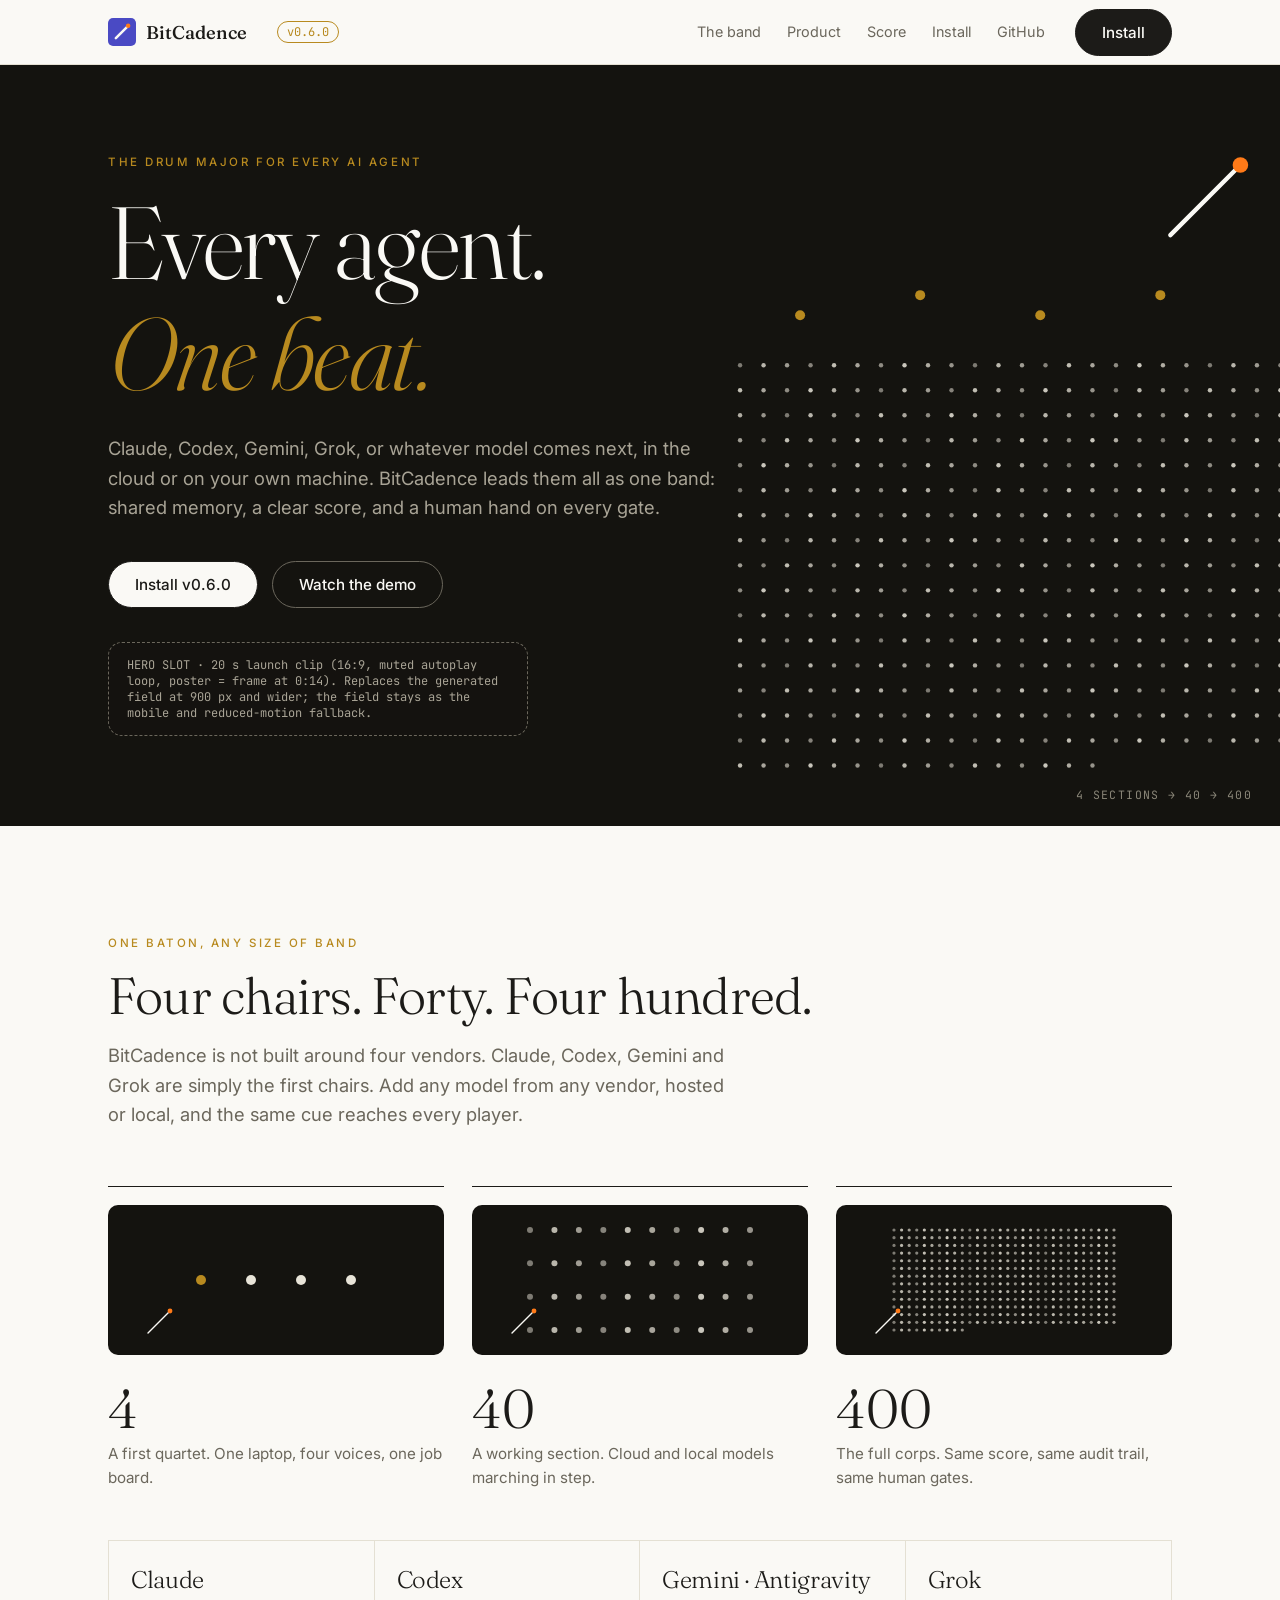
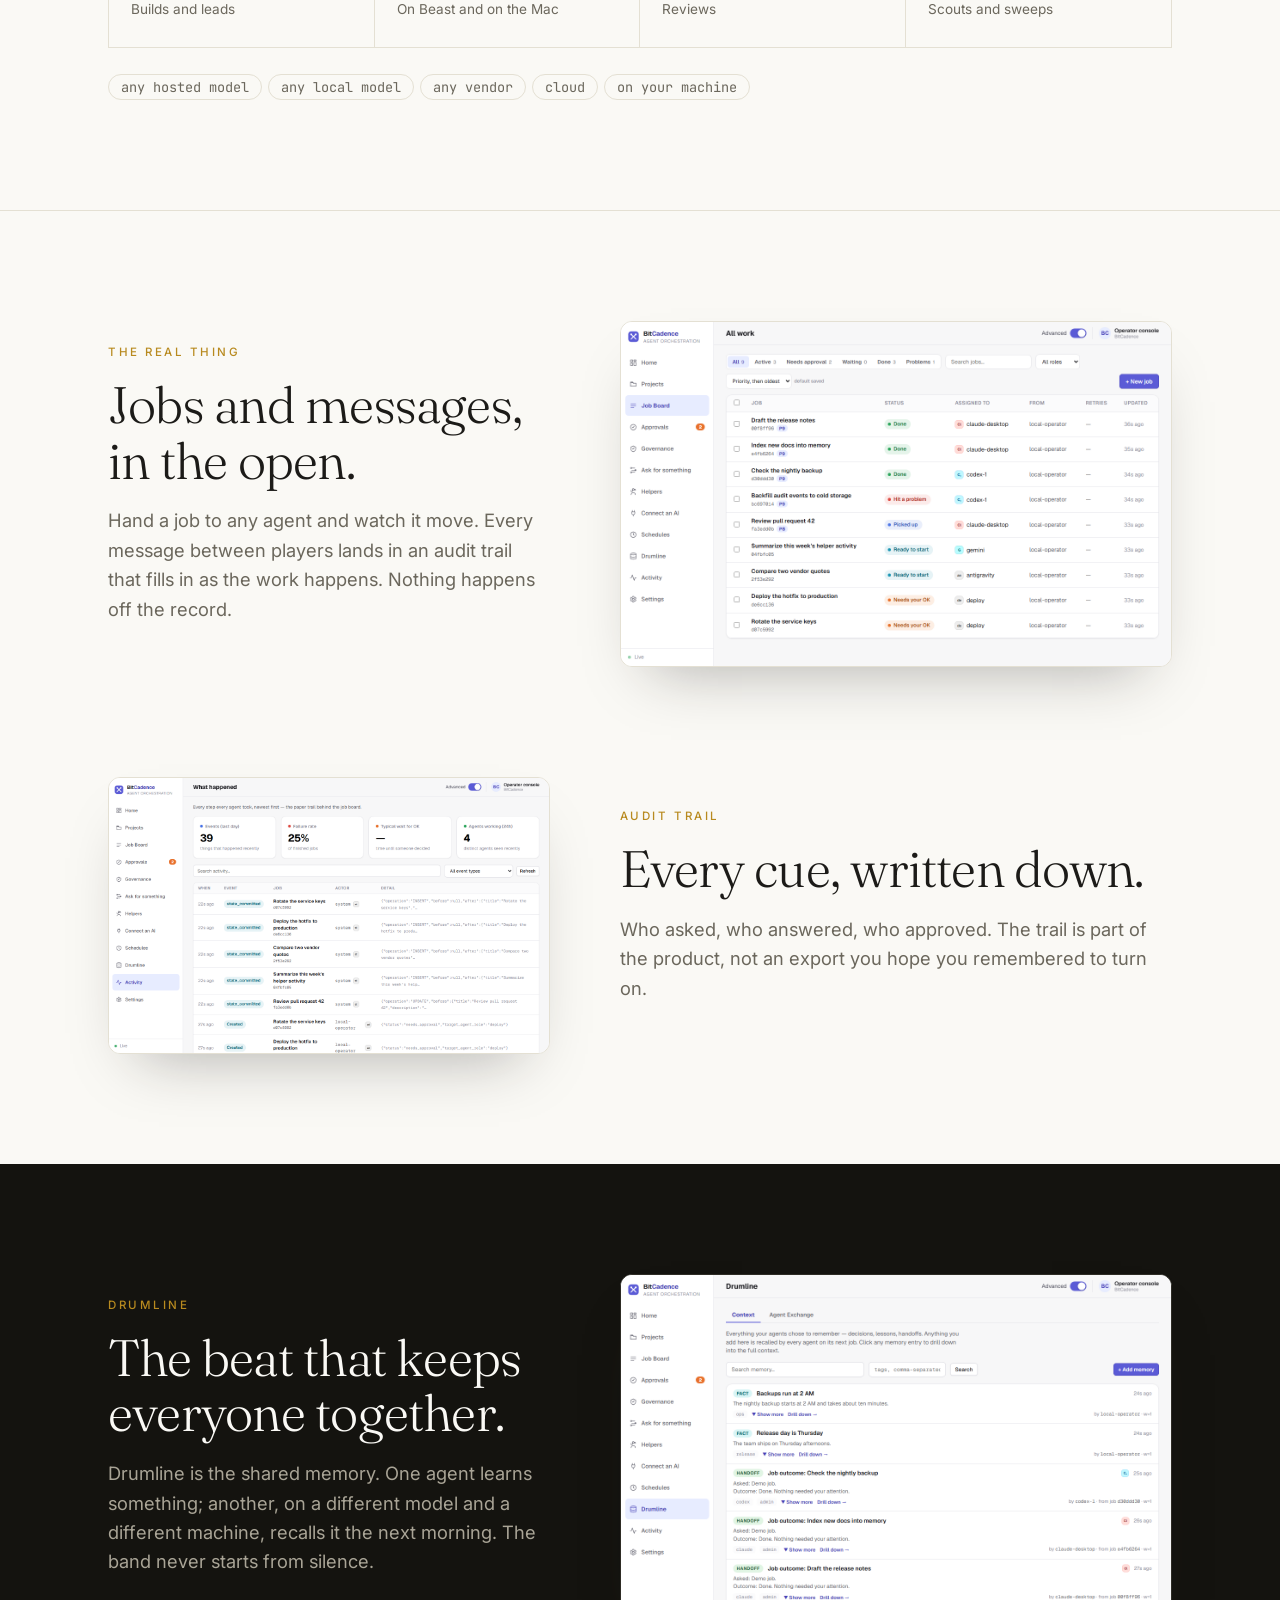
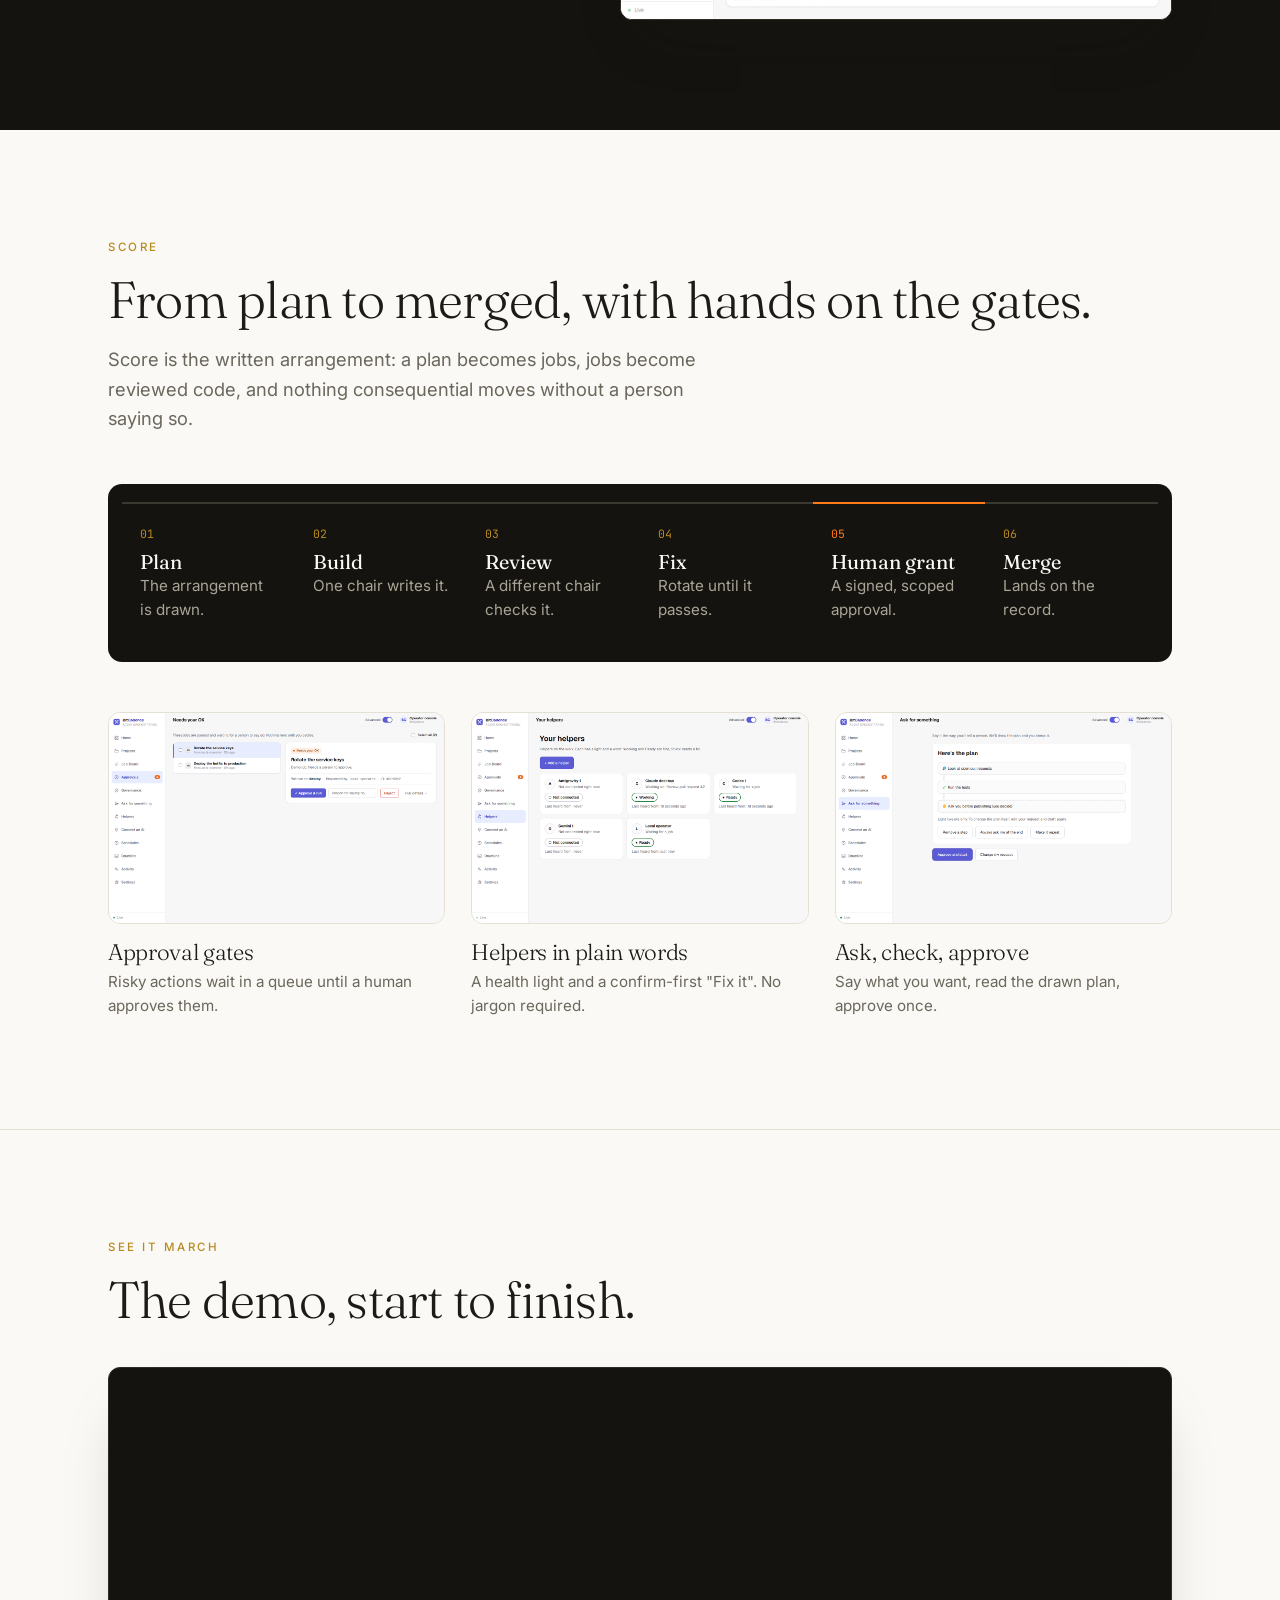
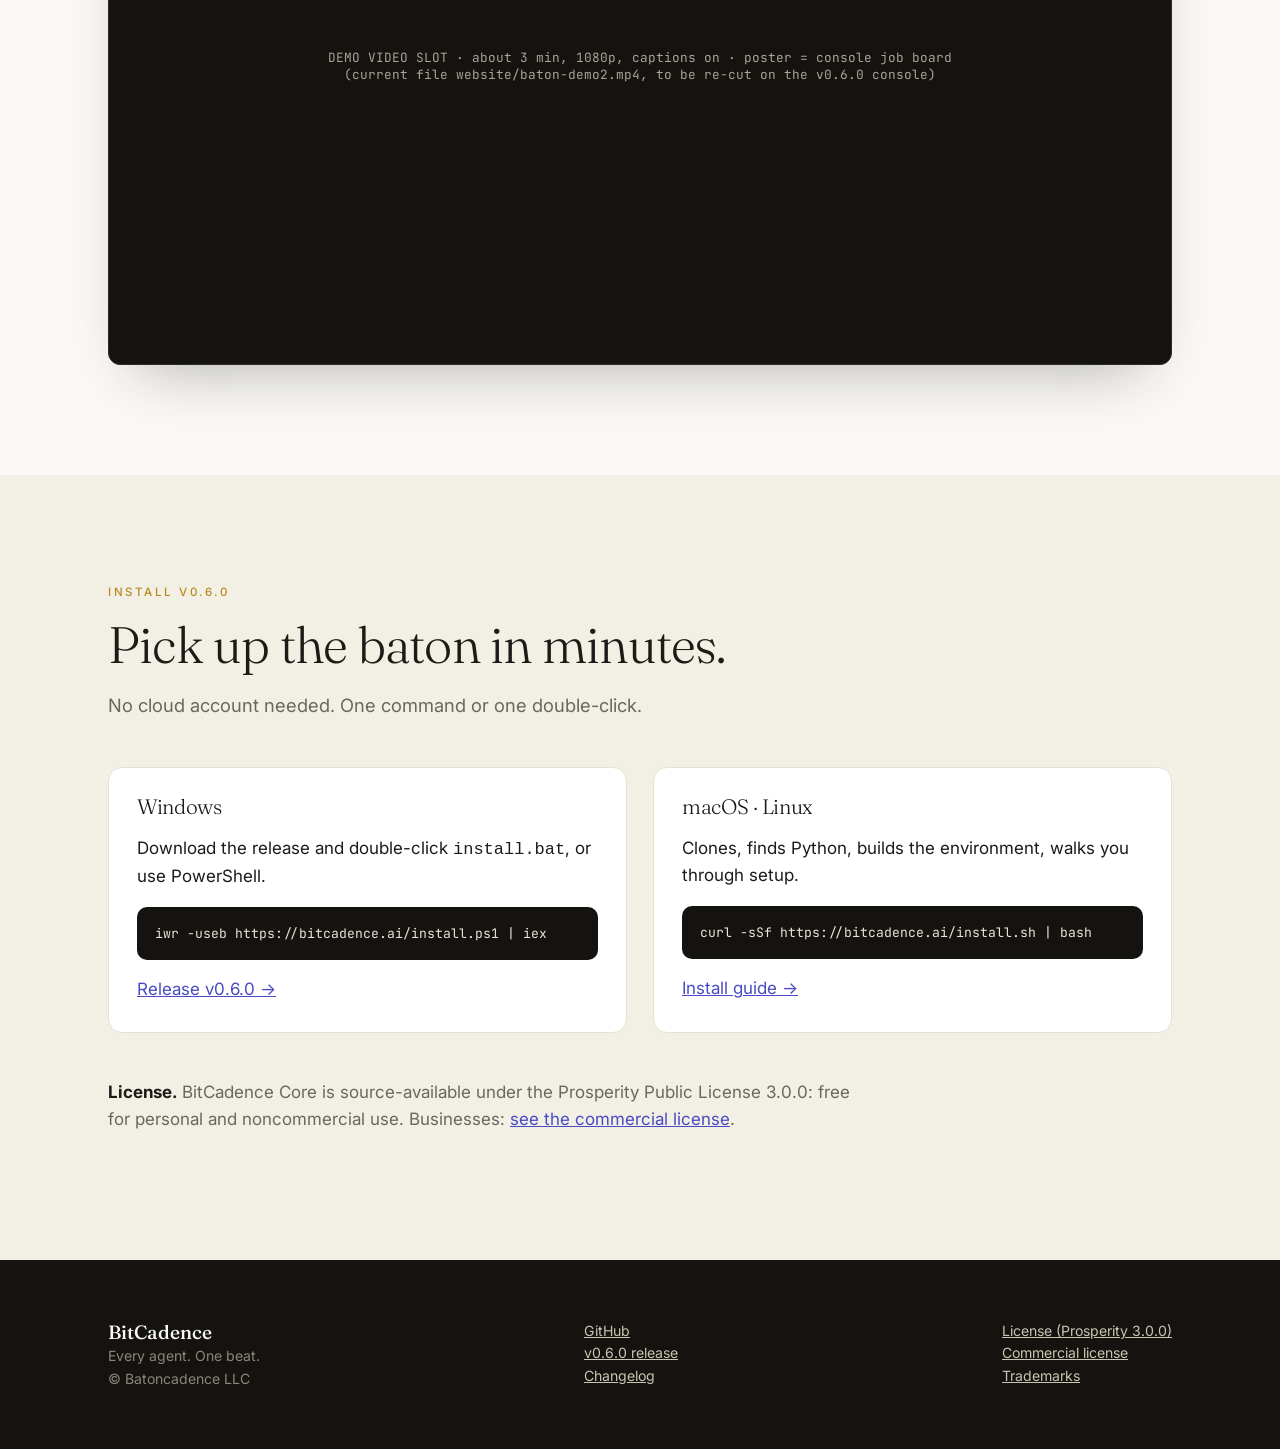
==== design/website-v2/mockup.html @ e34a9910 "design: website v2 brief and marching-band mockup (stage A) Co-Authored-By: Claude Sonnet 5.5 <norep" ====
<!doctype html>
<html lang="en"><head><meta charset="utf-8">
<meta name="viewport" content="width=device-width,initial-scale=1">
<title>BitCadence — Every agent. One beat. (website v2 mockup)</title>
<link rel="preconnect" href="https://fonts.googleapis.com"><link rel="preconnect" href="https://fonts.gstatic.com" crossorigin>
<link href="https://fonts.googleapis.com/css2?family=Fraunces:ital,opsz,wght@0,9..144,300;0,9..144,500;1,9..144,300&family=Inter:wght@400;500;600&family=JetBrains+Mono:wght@400&display=swap" rel="stylesheet">
<style>
:root{--paper:#faf9f5;--ink:#1c1b18;--mute:#6b675c;--line:#e4e0d3;--indigo:#4a4ac4;--brass:#b88a1f;--orange:#ff7a18;--night:#14130f;
--serif:"Fraunces",Georgia,serif;--sans:Inter,system-ui,"Segoe UI",sans-serif;--mono:"JetBrains Mono",ui-monospace,Consolas,monospace}
*{box-sizing:border-box}html{scroll-behavior:smooth}
body{margin:0;background:var(--paper);color:var(--ink);font:17px/1.6 var(--sans)}
a{color:var(--indigo)}
.wrap{max-width:1120px;margin:0 auto;padding:0 28px}
h1,h2,h3{font-family:var(--serif);font-weight:300;letter-spacing:-.015em;line-height:1.08;margin:0}
h2{font-size:clamp(2rem,4.4vw,3.2rem)}
.eyebrow{font:500 .72rem var(--sans);letter-spacing:.22em;text-transform:uppercase;color:var(--brass);margin-bottom:18px}
.lede{font-size:1.15rem;color:var(--mute);max-width:620px}
section{padding:110px 0}
.rule{height:1px;background:var(--line);border:0;margin:0}
nav{position:sticky;top:0;z-index:20;background:rgba(250,249,245,.88);backdrop-filter:blur(10px);border-bottom:1px solid var(--line)}
nav .wrap{display:flex;align-items:center;gap:30px;height:64px}
.brand{display:flex;align-items:center;gap:10px;font:500 1.15rem var(--serif);color:var(--ink);text-decoration:none}
nav .links{display:flex;gap:26px;margin-left:auto;font-size:.9rem}
nav .links a{color:var(--mute);text-decoration:none}
.btn{display:inline-block;padding:13px 26px;border-radius:999px;font:500 .95rem var(--sans);text-decoration:none;border:1px solid var(--ink)}
.btn.primary{background:var(--ink);color:var(--paper)}.btn.ghost{color:var(--ink)}
.ver{font:400 .75rem var(--mono);color:var(--brass);border:1px solid var(--brass);padding:2px 9px;border-radius:99px}
.hero{background:var(--night);color:#ece8da;position:relative;overflow:hidden;padding:0}
.hero svg.field{position:absolute;inset:0;width:100%;height:100%}
.hero .wrap{position:relative;min-height:760px;display:flex;flex-direction:column;justify-content:center;padding-top:90px;padding-bottom:90px}
.hero h1{font-size:clamp(3rem,8vw,6.4rem);color:#faf9f5}
.hero h1 em{font-style:italic;color:var(--brass)}
.hero p.lede{color:#a9a496;margin:26px 0 38px}
.hero .btn.primary{background:#faf9f5;color:var(--ink)}.hero .btn.ghost{color:#faf9f5;border-color:#6b675c}
.cta{display:flex;gap:14px;flex-wrap:wrap;align-items:center}
.hero .count{position:absolute;right:28px;bottom:24px;font:400 .72rem var(--mono);color:#8a8678;letter-spacing:.12em}
.slot{border:1px dashed #6b675c;border-radius:14px;padding:14px 18px;font:400 .75rem var(--mono);color:#a9a496;max-width:420px;margin-top:34px;background:rgba(20,19,15,.6)}
.scale{display:grid;grid-template-columns:repeat(3,1fr);gap:28px;margin-top:56px}
.scale figure{margin:0;border-top:1px solid var(--ink);padding-top:18px}
.scale svg{width:100%;height:150px;background:var(--night);border-radius:10px}
.scale b{display:block;font:300 3.4rem var(--serif);margin-top:12px}
.scale figcaption{color:var(--mute);font-size:.95rem}
.chairs{display:grid;grid-template-columns:repeat(4,1fr);margin-top:50px;border:1px solid var(--line)}
.chairs div{padding:26px 22px;border-right:1px solid var(--line)}.chairs div:last-child{border:0}
.chairs h3{font-size:1.5rem}.chairs small{display:block;color:var(--mute);font-size:.85rem;margin-top:6px}
.any{margin-top:22px;font:400 .85rem var(--mono);color:var(--mute)}
.any span{display:inline-block;border:1px solid var(--line);border-radius:99px;padding:3px 12px;margin:4px 6px 0 0}
.split>*,.scale>*,.trio>*,.install>*{min-width:0}.split{display:grid;grid-template-columns:1fr 1.25fr;gap:70px;align-items:center}
.shot{border:1px solid var(--line);border-radius:12px;overflow:hidden;box-shadow:0 30px 60px -30px rgba(28,27,24,.35);background:#fff}
.shot img{display:block;width:100%}
.shot.small{box-shadow:none}
.dark{background:var(--night);color:#ece8da}.dark .lede{color:#a9a496}.dark h2{color:#faf9f5}
.flow{display:flex;flex-wrap:wrap;margin-top:50px;counter-reset:s;list-style:none;padding:18px 14px;background:var(--night);border-radius:14px}
.flow li{flex:1 1 150px;padding:22px 18px;border-top:2px solid #3a382f;font-size:.95rem;color:#a9a496}
.flow li::before{counter-increment:s;content:"0" counter(s);display:block;font:400 .72rem var(--mono);color:var(--brass);margin-bottom:8px}
.flow li b{display:block;font:400 1.25rem var(--serif);color:#faf9f5}
.flow li.gate{border-top-color:var(--orange)}.flow li.gate::before{color:var(--orange)}
.trio{display:grid;grid-template-columns:repeat(3,1fr);gap:26px;margin-top:50px}
.trio h3{font-size:1.4rem;margin:16px 0 6px}.trio p{color:var(--mute);margin:0;font-size:.95rem}
.install{display:grid;grid-template-columns:1fr 1fr;gap:26px;margin-top:46px}
.card{border:1px solid var(--line);border-radius:14px;padding:28px;background:#fff}
.card h3{font-size:1.3rem;margin-bottom:10px}
pre{margin:14px 0 0;background:var(--night);color:#e8e4d8;padding:16px 18px;border-radius:10px;font:400 .82rem/1.6 var(--mono);overflow:auto}
.lic{max-width:760px}
footer{background:var(--night);color:#8a8678;padding:60px 0;font-size:.88rem}
footer .wrap{display:flex;gap:40px;justify-content:space-between;flex-wrap:wrap}
footer a{color:#c9c4b3}
@media(max-width:820px){
 .wrap{padding:0 20px}section{padding:72px 0}
 nav .links{display:none}nav .btn{margin-left:auto;padding:9px 18px}
 .hero .wrap{min-height:680px}
 .scale,.trio,.install,.split{grid-template-columns:1fr}.split{gap:34px}
 .chairs{grid-template-columns:1fr 1fr}.chairs div:nth-child(2){border-right:0}.chairs div:nth-child(-n+2){border-bottom:1px solid var(--line)}
}
@media(prefers-reduced-motion:reduce){*{animation:none!important}}
</style></head>
<body>
<nav><div class="wrap">
 <a class="brand" href="#"><svg width="28" height="28" viewBox="0 0 100 100"><rect width="100" height="100" rx="18" fill="#4a4ac4"/><path d="M28 72 L72 28" stroke="#faf9f5" stroke-width="9" stroke-linecap="round"/><circle cx="72" cy="28" r="8" fill="#ff7a18"/></svg>BitCadence</a>
 <span class="ver">v0.6.0</span>
 <div class="links"><a href="#band">The band</a><a href="#product">Product</a><a href="#score">Score</a><a href="#install">Install</a><a href="https://github.com/mastalink/BitCadence">GitHub</a></div>
 <a class="btn primary" href="#install">Install</a>
</div></nav>

<header class="hero">
 <svg class="field" id="field" preserveAspectRatio="xMidYMid slice" viewBox="0 0 1440 760"></svg>
 <div class="wrap">
  <div class="eyebrow">The drum major for every AI agent</div>
  <h1>Every agent.<br><em>One beat.</em></h1>
  <p class="lede">Claude, Codex, Gemini, Grok, or whatever model comes next, in the cloud or on your own machine. BitCadence leads them all as one band: shared memory, a clear score, and a human hand on every gate.</p>
  <div class="cta"><a class="btn primary" href="#install">Install v0.6.0</a><a class="btn ghost" href="#demo">Watch the demo</a></div>
  <div class="slot">HERO SLOT · 20 s launch clip (16:9, muted autoplay loop, poster = frame at 0:14). Replaces the generated field at 900 px and wider; the field stays as the mobile and reduced-motion fallback.</div>
 </div>
 <div class="count">4 SECTIONS → 40 → 400</div>
</header>

<section id="band"><div class="wrap">
 <div class="eyebrow">One baton, any size of band</div>
 <h2>Four chairs. Forty. Four hundred.</h2>
 <p class="lede">BitCadence is not built around four vendors. Claude, Codex, Gemini and Grok are simply the first chairs. Add any model from any vendor, hosted or local, and the same cue reaches every player.</p>
 <div class="scale">
  <figure><svg id="s4" viewBox="0 0 300 150"></svg><b>4</b><figcaption>A first quartet. One laptop, four voices, one job board.</figcaption></figure>
  <figure><svg id="s40" viewBox="0 0 300 150"></svg><b>40</b><figcaption>A working section. Cloud and local models marching in step.</figcaption></figure>
  <figure><svg id="s400" viewBox="0 0 300 150"></svg><b>400</b><figcaption>The full corps. Same score, same audit trail, same human gates.</figcaption></figure>
 </div>
 <div class="chairs">
  <div><h3>Claude</h3><small>Builds and leads</small></div>
  <div><h3>Codex</h3><small>On Beast and on the Mac</small></div>
  <div><h3>Gemini · Antigravity</h3><small>Reviews</small></div>
  <div><h3>Grok</h3><small>Scouts and sweeps</small></div>
 </div>
 <div class="any"><span>any hosted model</span><span>any local model</span><span>any vendor</span><span>cloud</span><span>on your machine</span></div>
</div></section>
<hr class="rule">

<section id="product"><div class="wrap">
 <div class="split">
  <div><div class="eyebrow">The real thing</div><h2>Jobs and messages, in the open.</h2>
   <p class="lede">Hand a job to any agent and watch it move. Every message between players lands in an audit trail that fills in as the work happens. Nothing happens off the record.</p></div>
  <div class="shot"><img src="../../docs/wiki/img/04-console-job-board.png" alt="Job board in the BitCadence console"></div>
 </div>
 <div class="split" style="margin-top:110px">
  <div class="shot"><img src="../../docs/wiki/img/10-console-activity-audit.png" alt="Activity and audit trail"></div>
  <div><div class="eyebrow">Audit trail</div><h2>Every cue, written down.</h2>
   <p class="lede">Who asked, who answered, who approved. The trail is part of the product, not an export you hope you remembered to turn on.</p></div>
 </div>
</div></section>

<section class="dark" id="drumline"><div class="wrap">
 <div class="split">
  <div><div class="eyebrow">Drumline</div><h2>The beat that keeps everyone together.</h2>
   <p class="lede">Drumline is the shared memory. One agent learns something; another, on a different model and a different machine, recalls it the next morning. The band never starts from silence.</p></div>
  <div class="shot" style="border-color:#2e2c25"><img src="../../docs/wiki/img/09-console-drumline-memory.png" alt="Drumline shared memory"></div>
 </div>
</div></section>

<section id="score"><div class="wrap">
 <div class="eyebrow">Score</div><h2>From plan to merged, with hands on the gates.</h2>
 <p class="lede">Score is the written arrangement: a plan becomes jobs, jobs become reviewed code, and nothing consequential moves without a person saying so.</p>
 <ol class="flow">
  <li><b>Plan</b>The arrangement is drawn.</li>
  <li><b>Build</b>One chair writes it.</li>
  <li><b>Review</b>A different chair checks it.</li>
  <li><b>Fix</b>Rotate until it passes.</li>
  <li class="gate"><b>Human grant</b>A signed, scoped approval.</li>
  <li><b>Merge</b>Lands on the record.</li>
 </ol>
 <div class="trio">
  <div><div class="shot small"><img src="../../docs/wiki/img/05-console-approvals.png" alt="Approval queue"></div><h3>Approval gates</h3><p>Risky actions wait in a queue until a human approves them.</p></div>
  <div><div class="shot small"><img src="../../docs/wiki/img/08-console-helpers.png" alt="Helpers"></div><h3>Helpers in plain words</h3><p>A health light and a confirm-first "Fix it". No jargon required.</p></div>
  <div><div class="shot small"><img src="../../docs/wiki/img/21-console-ask.png" alt="Ask for something"></div><h3>Ask, check, approve</h3><p>Say what you want, read the drawn plan, approve once.</p></div>
 </div>
</div></section>
<hr class="rule">

<section id="demo"><div class="wrap">
 <div class="eyebrow">See it march</div><h2>The demo, start to finish.</h2>
 <div class="shot" style="margin-top:40px;aspect-ratio:16/9;background:var(--night);display:flex;align-items:center;justify-content:center;color:#a9a496;font:400 .8rem var(--mono);text-align:center;padding:20px;border-color:#2e2c25">DEMO VIDEO SLOT · about 3 min, 1080p, captions on · poster = console job board<br>(current file website/baton-demo2.mp4, to be re-cut on the v0.6.0 console)</div>
</div></section>

<section id="install" style="background:#f2efe4"><div class="wrap">
 <div class="eyebrow">Install v0.6.0</div><h2>Pick up the baton in minutes.</h2>
 <p class="lede">No cloud account needed. One command or one double-click.</p>
 <div class="install">
  <div class="card"><h3>Windows</h3><p>Download the release and double-click <code>install.bat</code>, or use PowerShell.</p>
   <pre>iwr -useb https://bitcadence.ai/install.ps1 | iex</pre>
   <p style="margin:16px 0 0"><a href="https://github.com/mastalink/BitCadence/releases/tag/v0.6.0">Release v0.6.0 →</a></p></div>
  <div class="card"><h3>macOS · Linux</h3><p>Clones, finds Python, builds the environment, walks you through setup.</p>
   <pre>curl -sSf https://bitcadence.ai/install.sh | bash</pre>
   <p style="margin:16px 0 0"><a href="https://github.com/mastalink/BitCadence/blob/main/docs/INSTALL.md">Install guide →</a></p></div>
 </div>
 <p class="lic" style="margin-top:46px;color:var(--mute)"><b style="color:var(--ink)">License.</b> BitCadence Core is source-available under the Prosperity Public License 3.0.0: free for personal and noncommercial use. Businesses: <a href="https://github.com/mastalink/BitCadence/blob/main/COMMERCIAL-LICENSE.md">see the commercial license</a>.</p>
</div></section>

<footer><div class="wrap">
 <div><b style="color:#faf9f5;font:500 1.2rem var(--serif)">BitCadence</b><br>Every agent. One beat.<br>© Batoncadence LLC</div>
 <div><a href="https://github.com/mastalink/BitCadence">GitHub</a><br><a href="https://github.com/mastalink/BitCadence/releases/tag/v0.6.0">v0.6.0 release</a><br><a href="https://github.com/mastalink/BitCadence/blob/main/CHANGELOG.md">Changelog</a></div>
 <div><a href="https://github.com/mastalink/BitCadence/blob/main/LICENSE">License (Prosperity 3.0.0)</a><br><a href="https://github.com/mastalink/BitCadence/blob/main/COMMERCIAL-LICENSE.md">Commercial license</a><br><a href="https://github.com/mastalink/BitCadence/blob/main/TRADEMARKS.md">Trademarks</a></div>
</div></footer>

<script>
// Static formation generator (mockup only). Production uses the same geometry, animated per BRIEF.md.
function ns(t,a){const e=document.createElementNS("http://www.w3.org/2000/svg",t);for(const k in a)e.setAttribute(k,a[k]);return e}
function block(svg,n,x0,y0,w,h,col,r){
 const cols=Math.ceil(Math.sqrt(n*w/h)),rows=Math.ceil(n/cols);let i=0;
 for(let ry=0;ry<rows;ry++)for(let cx=0;cx<cols&&i<n;cx++,i++){
  const x=x0+(cols>1?cx*w/(cols-1):w/2),y=y0+(rows>1?ry*h/(rows-1):h/2);
  svg.appendChild(ns("circle",{cx:x,cy:y,r:r,fill:col,opacity:.5+.4*((i*37)%10)/10}))}}
function baton(svg,x,y,len){svg.appendChild(ns("line",{x1:x,y1:y,x2:x+len,y2:y-len,stroke:"#faf9f5","stroke-width":len/16,"stroke-linecap":"round"}));
 svg.appendChild(ns("circle",{cx:x+len,cy:y-len,r:len/9,fill:"#ff7a18"}))}
const hero=document.getElementById("field");
block(hero,400,820,300,540,400,"#e8e4d8",2.2);
[[880,250],[1000,230],[1120,250],[1240,230]].forEach(p=>hero.appendChild(ns("circle",{cx:p[0],cy:p[1],r:5,fill:"#b88a1f"})));
baton(hero,1250,170,70);
function mini(id,n,s){const el=document.getElementById(id);
 if(n===4){[75,125,175,225].forEach((x,i)=>el.appendChild(ns("circle",{cx:x,cy:75,r:5,fill:i?"#e8e4d8":"#b88a1f"})))}
 else block(el,n,40,25,220,100,"#e8e4d8",s);
 baton(el,22,128,22)}
mini("s4",4,0);mini("s40",40,3);mini("s400",400,1.6);
</script>
</body></html>
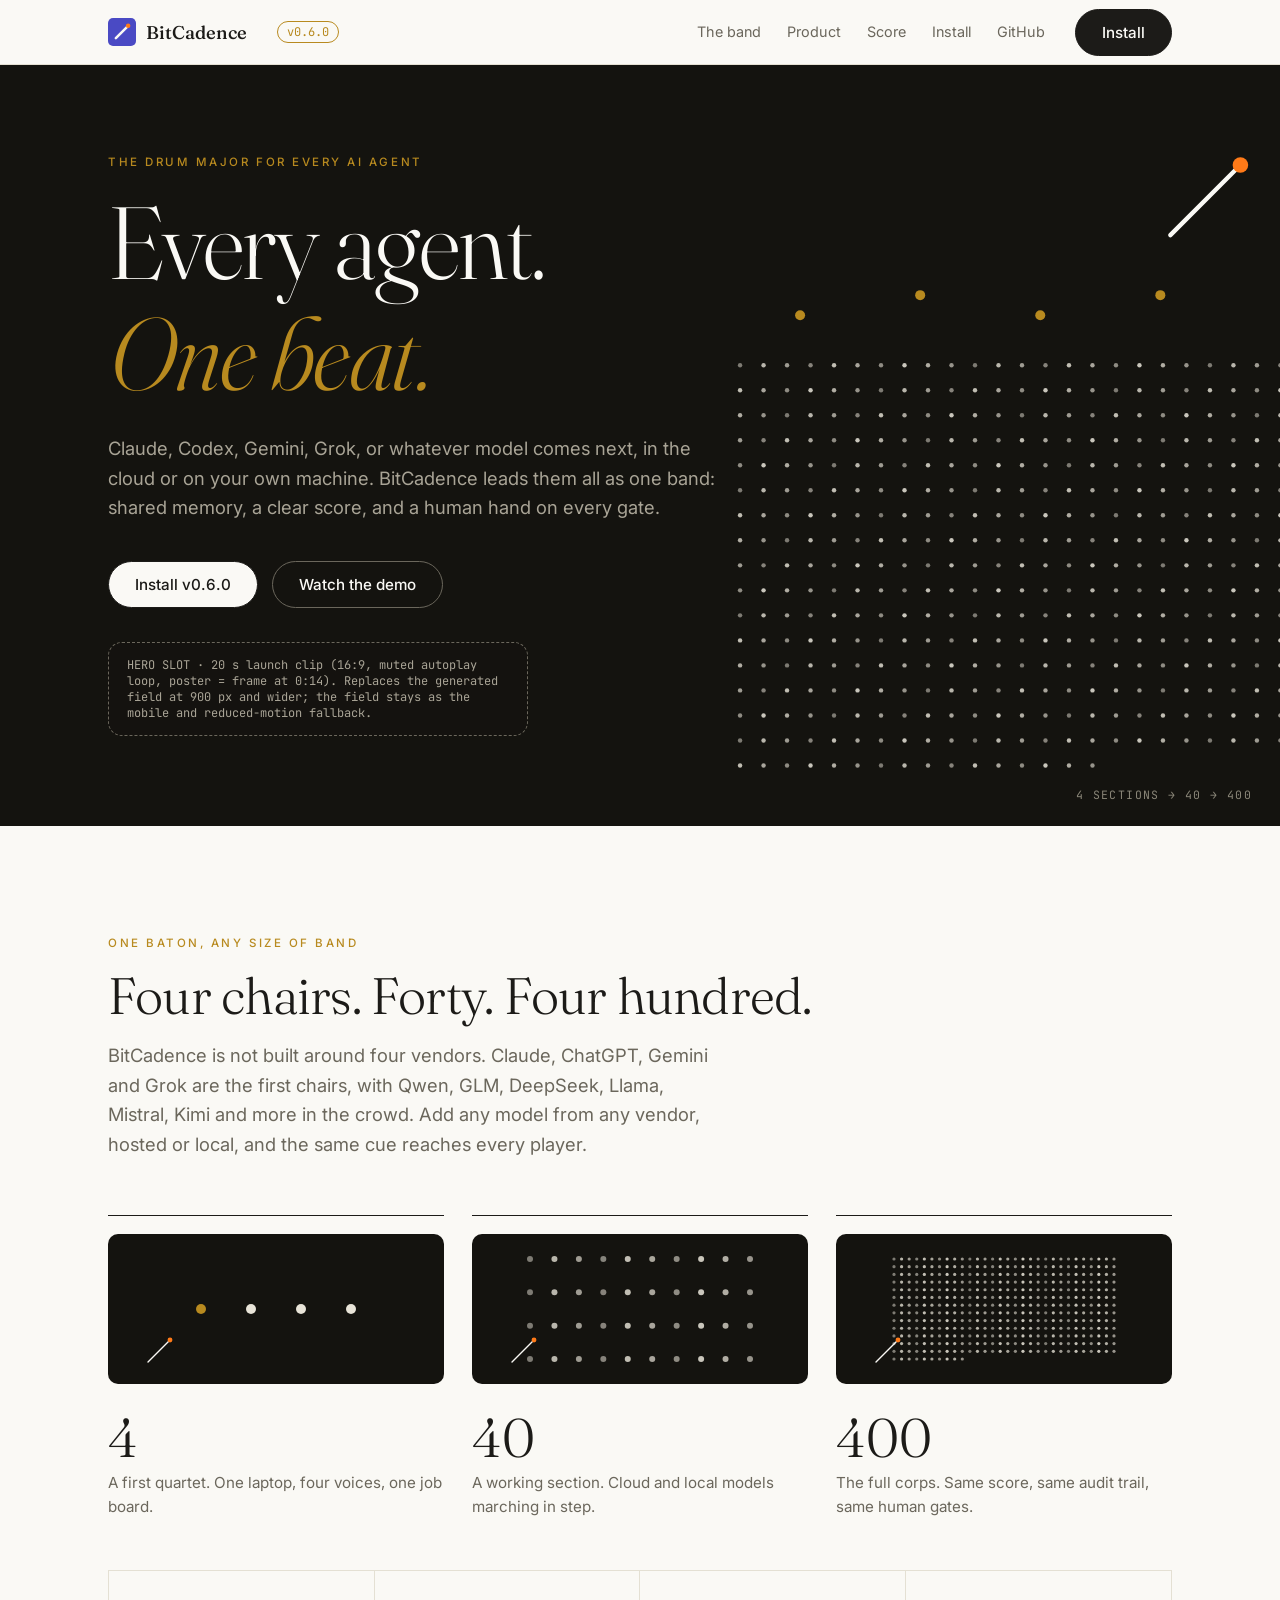
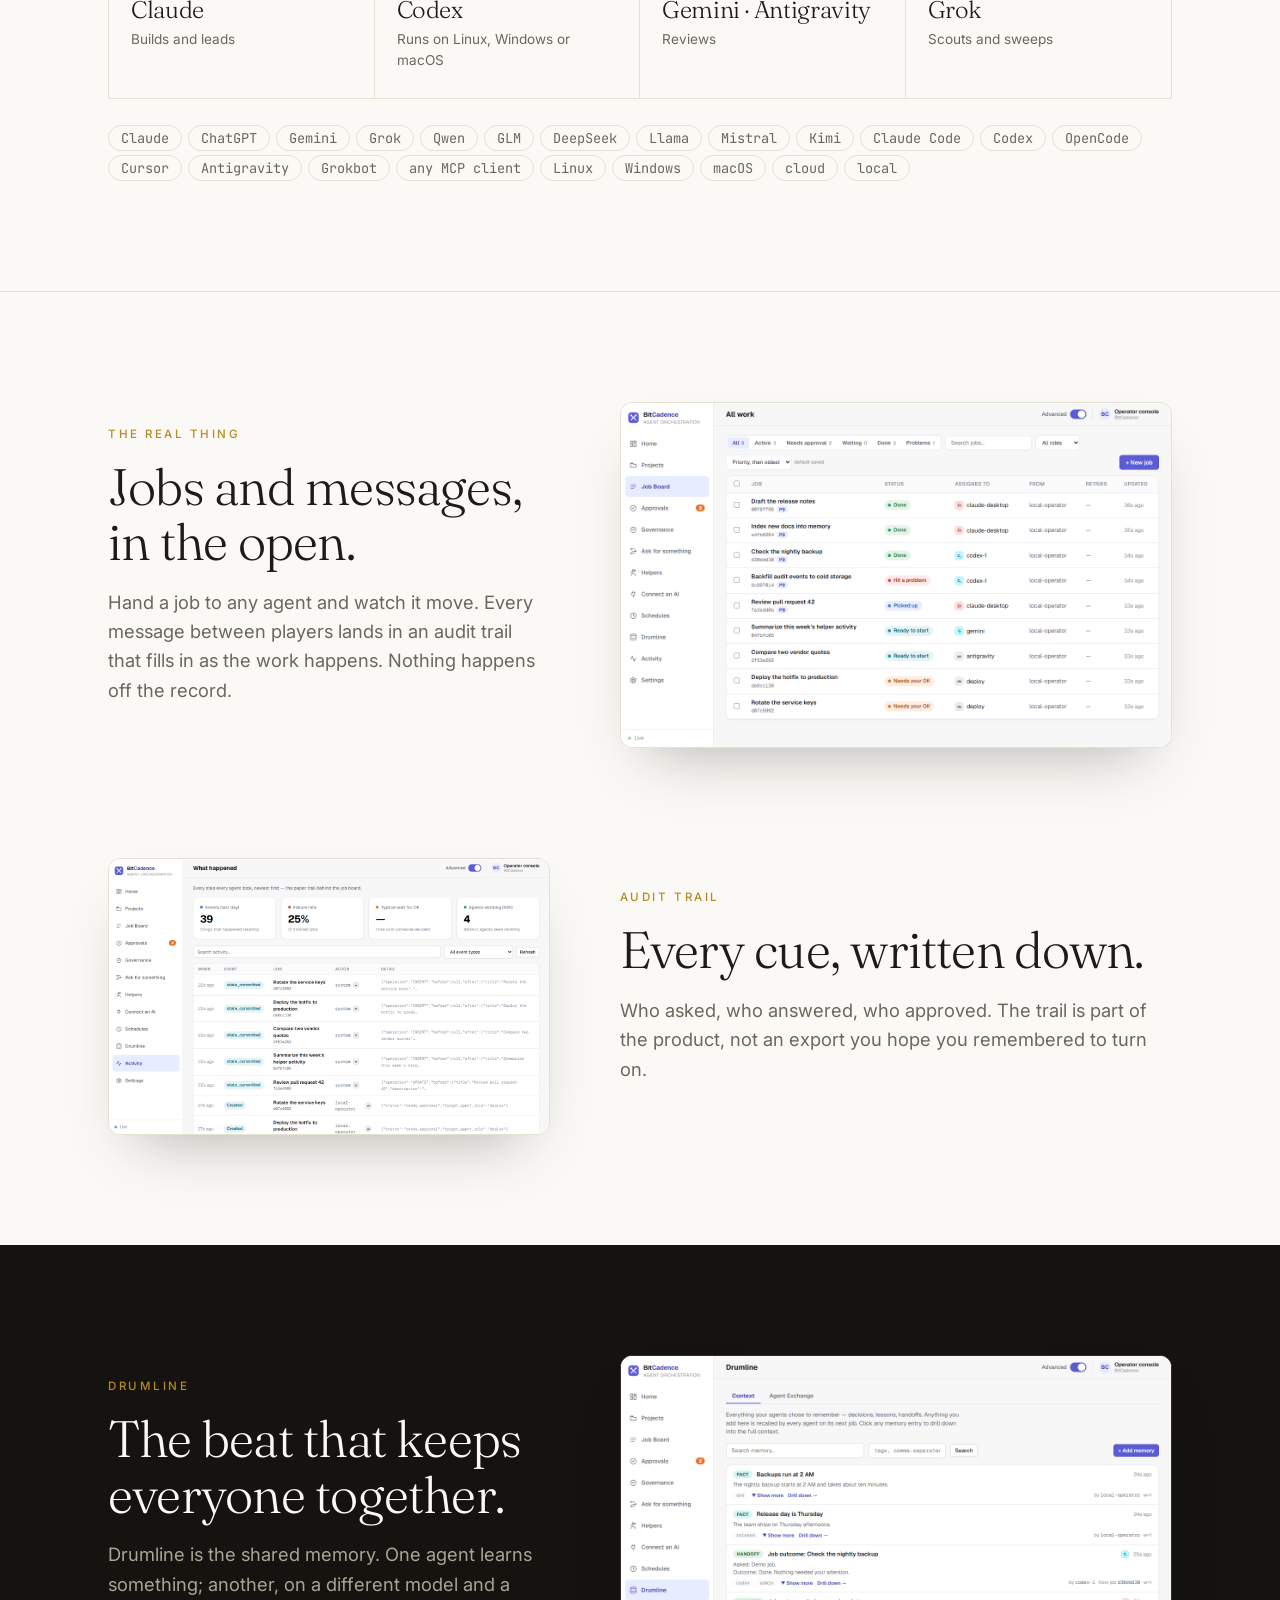
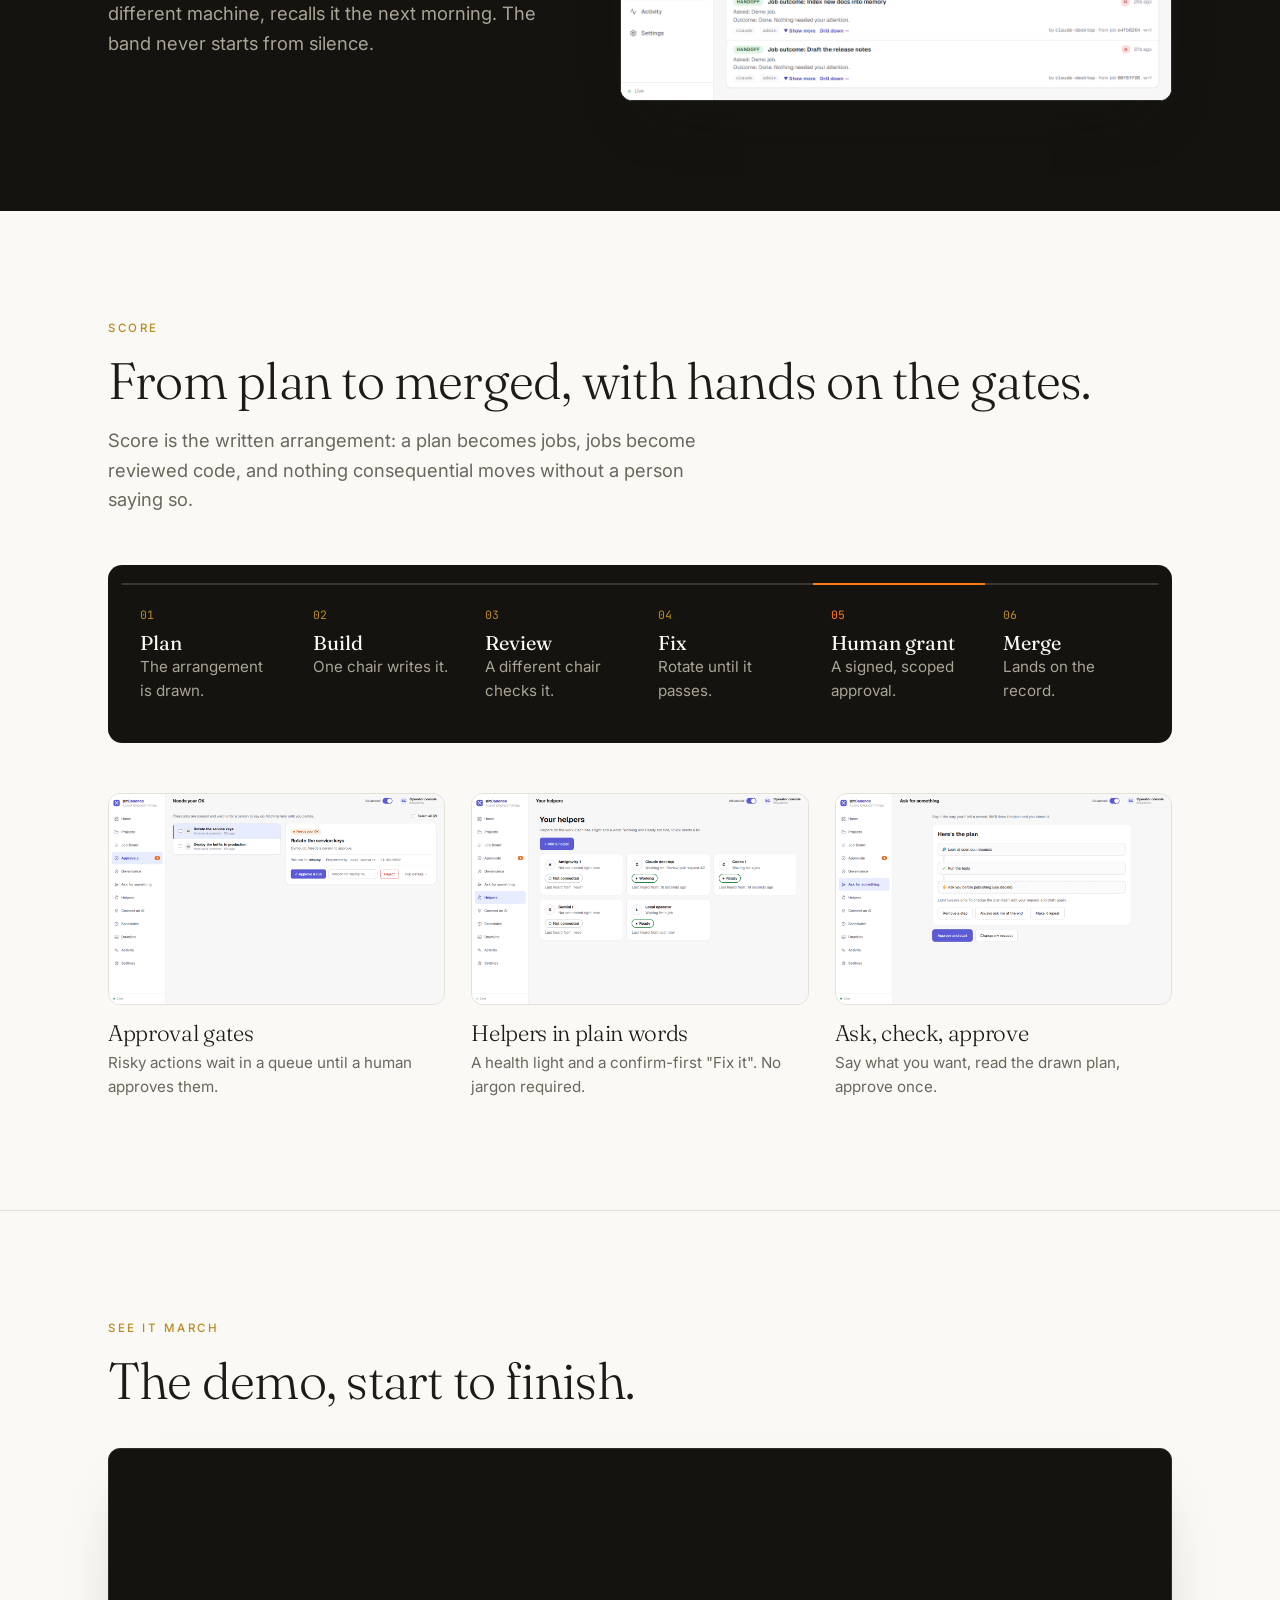
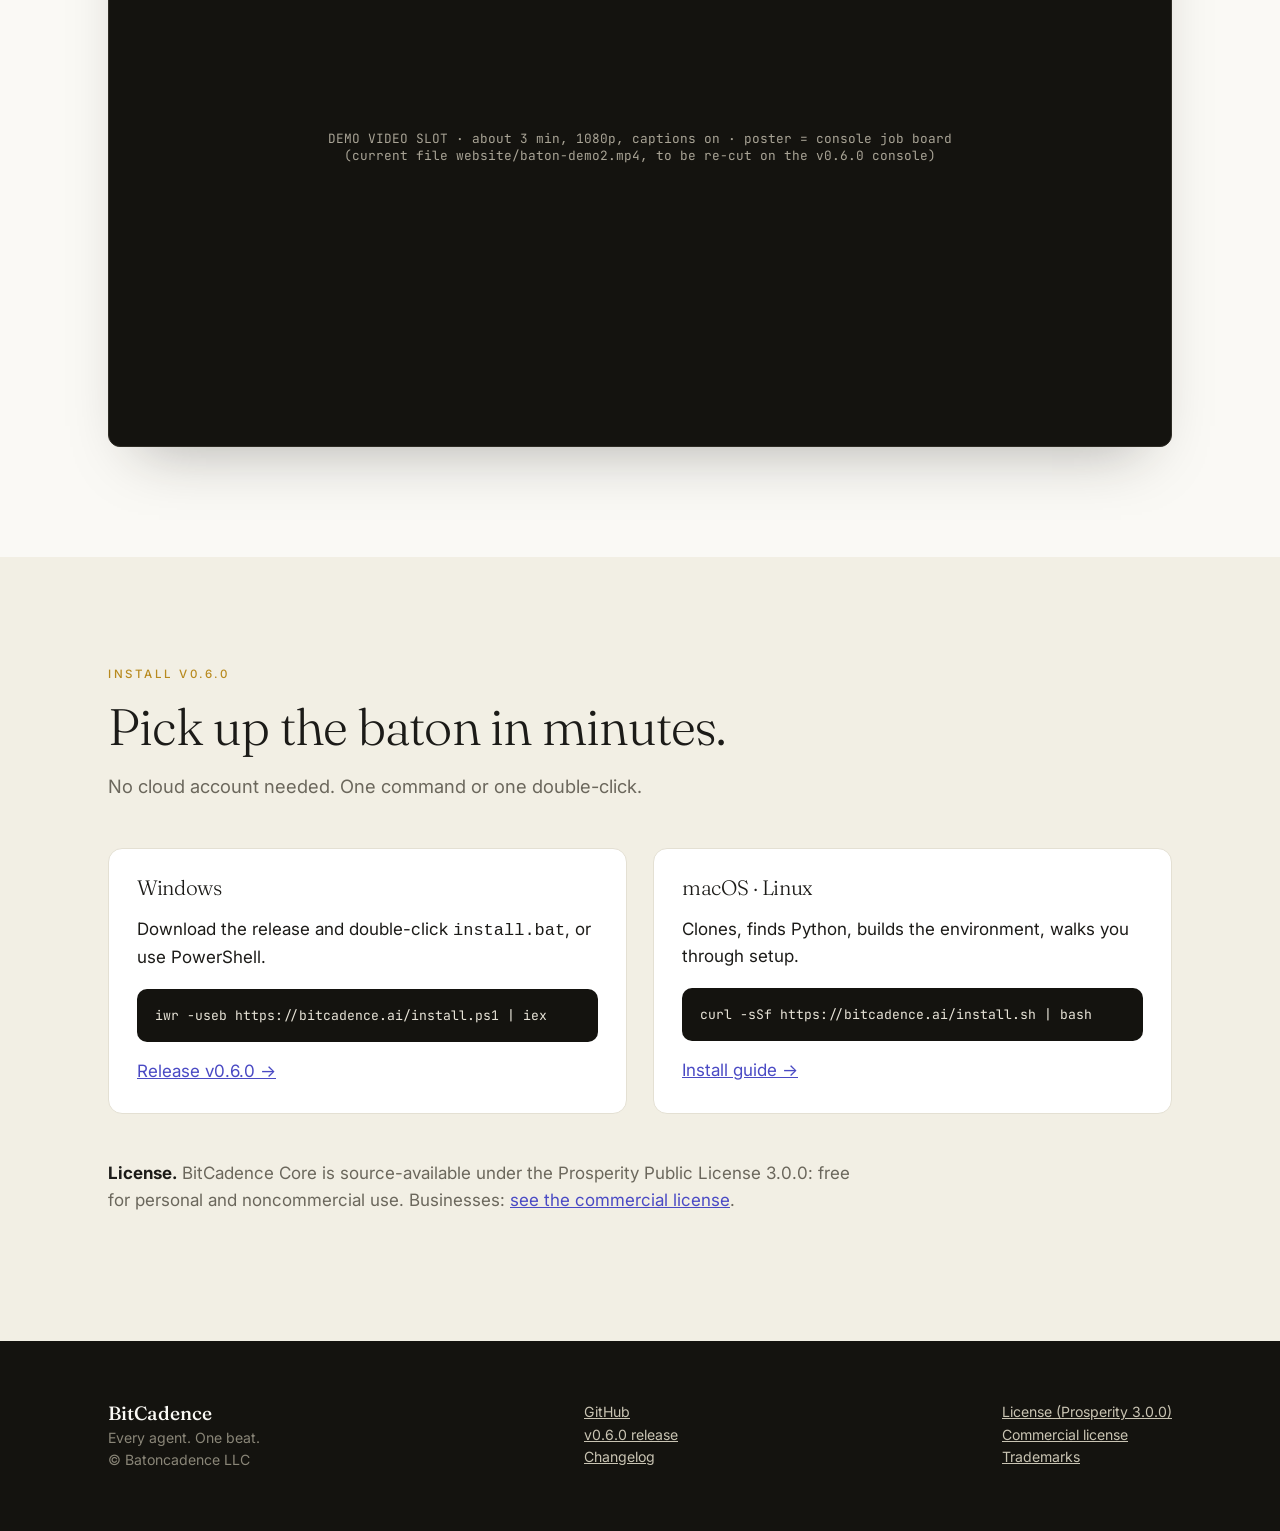
==== commit f795c1ca: "website: apply public-names rule (no machine/worker names), varied model/tool/platform band Co-Autho" ====
--- a/design/website-v2/mockup.html
+++ b/design/website-v2/mockup.html
@@ -97,7 +97,7 @@
 <section id="band"><div class="wrap">
  <div class="eyebrow">One baton, any size of band</div>
  <h2>Four chairs. Forty. Four hundred.</h2>
- <p class="lede">BitCadence is not built around four vendors. Claude, Codex, Gemini and Grok are simply the first chairs. Add any model from any vendor, hosted or local, and the same cue reaches every player.</p>
+ <p class="lede">BitCadence is not built around four vendors. Claude, ChatGPT, Gemini and Grok are the first chairs, with Qwen, GLM, DeepSeek, Llama, Mistral, Kimi and more in the crowd. Add any model from any vendor, hosted or local, and the same cue reaches every player.</p>
  <div class="scale">
   <figure><svg id="s4" viewBox="0 0 300 150"></svg><b>4</b><figcaption>A first quartet. One laptop, four voices, one job board.</figcaption></figure>
   <figure><svg id="s40" viewBox="0 0 300 150"></svg><b>40</b><figcaption>A working section. Cloud and local models marching in step.</figcaption></figure>
@@ -105,11 +105,11 @@
  </div>
  <div class="chairs">
   <div><h3>Claude</h3><small>Builds and leads</small></div>
-  <div><h3>Codex</h3><small>On Beast and on the Mac</small></div>
+  <div><h3>Codex</h3><small>Runs on Linux, Windows or macOS</small></div>
   <div><h3>Gemini · Antigravity</h3><small>Reviews</small></div>
   <div><h3>Grok</h3><small>Scouts and sweeps</small></div>
  </div>
- <div class="any"><span>any hosted model</span><span>any local model</span><span>any vendor</span><span>cloud</span><span>on your machine</span></div>
+ <div class="any" aria-label="Models, tools and platforms in the band"><span>Claude</span><span>ChatGPT</span><span>Gemini</span><span>Grok</span><span>Qwen</span><span>GLM</span><span>DeepSeek</span><span>Llama</span><span>Mistral</span><span>Kimi</span><span>Claude Code</span><span>Codex</span><span>OpenCode</span><span>Cursor</span><span>Antigravity</span><span>Grokbot</span><span>any MCP client</span><span>Linux</span><span>Windows</span><span>macOS</span><span>cloud</span><span>local</span></div>
 </div></section>
 <hr class="rule">
 
